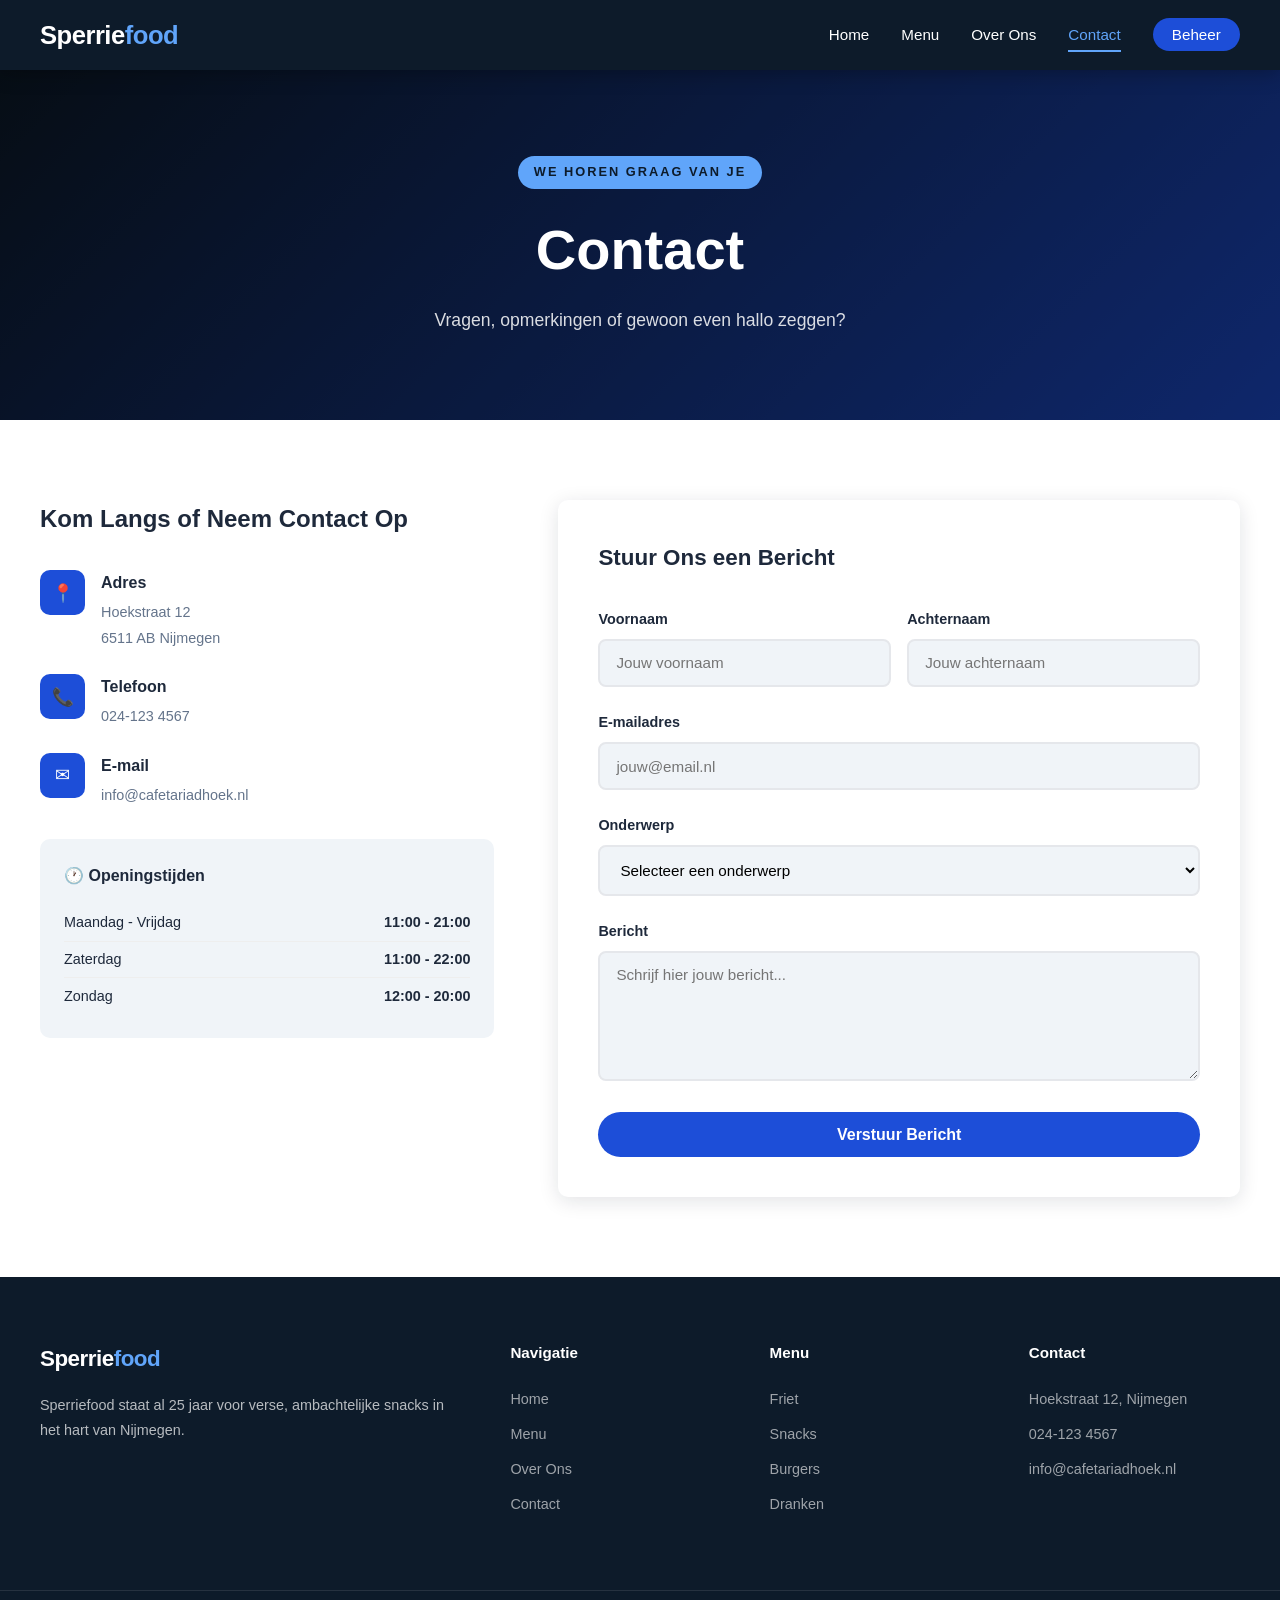
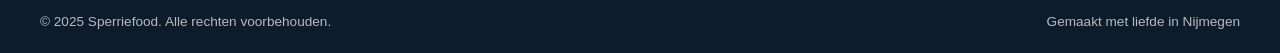
==== contact.html @ e0dca166 "basis html" ====
<!DOCTYPE html>
<html lang="nl">
<head>
    <meta charset="UTF-8">
    <meta name="viewport" content="width=device-width, initial-scale=1.0">
    <title>Contact - Sperriefood</title>
    <link rel="stylesheet" href="css/style.css">
</head>
<body>

    <!-- HEADER -->
    <header class="header vast" id="header">
        <div class="header-inner">
            <a href="index.html" class="logo">Sperrie<span>food</span></a>
            <nav class="nav" id="nav">
                <ul>
                    <li><a href="index.html">Home</a></li>
                    <li><a href="menu.html">Menu</a></li>
                    <li><a href="over-ons.html">Over Ons</a></li>
                    <li><a href="contact.html" class="actief">Contact</a></li>
                    <li><a href="login.html" class="btn-beheer">Beheer</a></li>
                </ul>
            </nav>
            <div class="hamburger" id="hamburger">
                <span></span><span></span><span></span>
            </div>
        </div>
    </header>

    <!-- PAGINA HERO -->
    <div class="pagina-hero" style="margin-top: var(--header-hoogte);">
        <div class="pagina-hero-bg"></div>
        <div class="pagina-hero-inhoud">
            <span class="label">We horen graag van je</span>
            <h1>Contact</h1>
            <p>Vragen, opmerkingen of gewoon even hallo zeggen?</p>
        </div>
    </div>

    <!-- CONTACT SECTIE -->
    <section class="sectie sectie-licht">
        <div class="container">
            <div class="contact-grid">

                <!-- CONTACT INFO -->
                <div class="contact-info">
                    <h3>Kom Langs of Neem Contact Op</h3>

                    <div class="contact-item">
                        <div class="contact-item-icon">&#128205;</div>
                        <div class="contact-item-tekst">
                            <strong>Adres</strong>
                            <span>Hoekstraat 12<br>6511 AB Nijmegen</span>
                        </div>
                    </div>

                    <div class="contact-item">
                        <div class="contact-item-icon">&#128222;</div>
                        <div class="contact-item-tekst">
                            <strong>Telefoon</strong>
                            <span>024-123 4567</span>
                        </div>
                    </div>

                    <div class="contact-item">
                        <div class="contact-item-icon">&#9993;</div>
                        <div class="contact-item-tekst">
                            <strong>E-mail</strong>
                            <span>info@cafetariadhoek.nl</span>
                        </div>
                    </div>

                    <div class="openingstijden">
                        <h4>&#128336; Openingstijden</h4>
                        <div class="tijd-rij">
                            <span>Maandag - Vrijdag</span>
                            <span>11:00 - 21:00</span>
                        </div>
                        <div class="tijd-rij">
                            <span>Zaterdag</span>
                            <span>11:00 - 22:00</span>
                        </div>
                        <div class="tijd-rij">
                            <span>Zondag</span>
                            <span>12:00 - 20:00</span>
                        </div>
                    </div>
                </div>

                <!-- CONTACT FORMULIER -->
                <div class="contact-formulier">
                    <h3>Stuur Ons een Bericht</h3>
                    <form action="#" method="POST">
                        <div class="form-rij">
                            <div class="form-groep">
                                <label for="voornaam">Voornaam</label>
                                <input type="text" id="voornaam" name="voornaam" placeholder="Jouw voornaam" required>
                            </div>
                            <div class="form-groep">
                                <label for="achternaam">Achternaam</label>
                                <input type="text" id="achternaam" name="achternaam" placeholder="Jouw achternaam" required>
                            </div>
                        </div>
                        <div class="form-groep">
                            <label for="email">E-mailadres</label>
                            <input type="email" id="email" name="email" placeholder="jouw@email.nl" required>
                        </div>
                        <div class="form-groep">
                            <label for="onderwerp">Onderwerp</label>
                            <select id="onderwerp" name="onderwerp">
                                <option value="">Selecteer een onderwerp</option>
                                <option value="vraag">Algemene vraag</option>
                                <option value="bestelling">Bestelling</option>
                                <option value="feedback">Feedback</option>
                                <option value="klacht">Klacht</option>
                            </select>
                        </div>
                        <div class="form-groep">
                            <label for="bericht">Bericht</label>
                            <textarea id="bericht" name="bericht" placeholder="Schrijf hier jouw bericht..." required></textarea>
                        </div>
                        <button type="submit" class="btn-primair" style="width: 100%;">Verstuur Bericht</button>
                    </form>
                </div>

            </div>
        </div>
    </section>

    <!-- FOOTER -->
    <footer class="footer">
        <div class="footer-top">
            <div class="footer-grid">
                <div class="footer-brand">
                    <a href="index.html" class="logo">Sperrie<span>food</span></a>
                    <p>Sperriefood staat al 25 jaar voor verse, ambachtelijke snacks in het hart van Nijmegen.</p>
                </div>
                <div class="footer-kolom">
                    <h4>Navigatie</h4>
                    <ul>
                        <li><a href="index.html">Home</a></li>
                        <li><a href="menu.html">Menu</a></li>
                        <li><a href="over-ons.html">Over Ons</a></li>
                        <li><a href="contact.html">Contact</a></li>
                    </ul>
                </div>
                <div class="footer-kolom">
                    <h4>Menu</h4>
                    <ul>
                        <li><a href="menu.html">Friet</a></li>
                        <li><a href="menu.html">Snacks</a></li>
                        <li><a href="menu.html">Burgers</a></li>
                        <li><a href="menu.html">Dranken</a></li>
                    </ul>
                </div>
                <div class="footer-kolom">
                    <h4>Contact</h4>
                    <ul>
                        <li><a href="#">Hoekstraat 12, Nijmegen</a></li>
                        <li><a href="#">024-123 4567</a></li>
                        <li><a href="#">info@cafetariadhoek.nl</a></li>
                    </ul>
                </div>
            </div>
        </div>
        <div class="footer-bottom">
            <div class="container">
                <span>&copy; 2025 Sperriefood. Alle rechten voorbehouden.</span>
                <span>Gemaakt met liefde in Nijmegen</span>
            </div>
        </div>
    </footer>

    <script src="js/main.js"></script>

</body>
</html>
---- css/style.css ----
/* === RESET & VARIABELEN === */
* {
    margin: 0;
    padding: 0;
    box-sizing: border-box;
}

:root {
    --rood: #1d4ed8;
    --geel: #60a5fa;
    --donker: #0d1b2a;
    --donker2: #1b2a3b;
    --licht: #f0f4f8;
    --wit: #ffffff;
    --tekst: #1e293b;
    --tekst-licht: #64748b;
    --header-hoogte: 70px;
    --radius: 10px;
    --schaduw: 0 4px 20px rgba(13,27,42,0.12);
}

body {
    font-family: 'Segoe UI', Tahoma, Geneva, Verdana, sans-serif;
    color: var(--tekst);
    background: var(--licht);
    line-height: 1.6;
}

a {
    text-decoration: none;
    color: inherit;
}

img {
    max-width: 100%;
    display: block;
}

/* === HEADER === */
.header {
    position: fixed;
    top: 0;
    left: 0;
    width: 100%;
    z-index: 1000;
    transition: background 0.3s ease, box-shadow 0.3s ease;
    padding: 0 2rem;
}

.header.transparant {
    background: transparent;
}

.header.vast {
    background: var(--donker);
    box-shadow: 0 2px 20px rgba(0,0,0,0.3);
}

.header-inner {
    max-width: 1200px;
    margin: 0 auto;
    height: var(--header-hoogte);
    display: flex;
    align-items: center;
    justify-content: space-between;
}

.logo {
    font-size: 1.6rem;
    font-weight: 800;
    color: var(--wit);
    letter-spacing: -0.5px;
}

.logo span {
    color: var(--geel);
}

.nav ul {
    list-style: none;
    display: flex;
    gap: 2rem;
    align-items: center;
}

.nav ul li a {
    color: var(--wit);
    font-weight: 500;
    font-size: 0.95rem;
    padding: 0.4rem 0;
    border-bottom: 2px solid transparent;
    transition: border-color 0.2s, color 0.2s;
}

.nav ul li a:hover,
.nav ul li a.actief {
    border-bottom-color: var(--geel);
    color: var(--geel);
}

.nav ul li a.btn-beheer {
    background: var(--rood);
    color: var(--wit);
    padding: 0.5rem 1.2rem;
    border-radius: 25px;
    border-bottom: none;
    transition: background 0.2s, transform 0.2s;
}

.nav ul li a.btn-beheer:hover {
    background: #b91c1c;
    transform: translateY(-1px);
}

/* === HAMBURGER MENU === */
.hamburger {
    display: none;
    flex-direction: column;
    gap: 5px;
    cursor: pointer;
    padding: 5px;
}

.hamburger span {
    width: 25px;
    height: 2px;
    background: var(--wit);
    border-radius: 2px;
    transition: all 0.3s;
}

/* === HERO === */
.hero {
    position: relative;
    height: 100vh;
    min-height: 600px;
    background-image: url('../img/slide-1.jpg');
    background-size: cover;
    background-position: center;
    display: flex;
    align-items: center;
    justify-content: center;
}

.hero-overlay {
    position: absolute;
    inset: 0;
    background: rgba(0,0,0,0.5);
}

.hero-inhoud {
    position: relative;
    z-index: 2;
    text-align: center;
    color: var(--wit);
    padding: 2rem;
    max-width: 700px;
}

/* === HERO CAROUSEL === */
.carousel {
    position: relative;
    height: 100vh;
    min-height: 600px;
    overflow: hidden;
}

.slide {
    position: absolute;
    inset: 0;
    display: flex;
    align-items: center;
    justify-content: center;
    opacity: 0;
    transition: opacity 0.8s ease;
    pointer-events: none;
}

.slide.actief {
    opacity: 1;
    pointer-events: all;
}

.slide-1 {
    background-color: #1a0a00;
}

.slide-2 {
    background-color: #1a0000;
}

.slide-3 {
    background-color: #0a0a0a;
}

.slide-overlay {
    position: absolute;
    inset: 0;
    background: rgba(0,0,0,0.45);
}

.slide-inhoud {
    position: relative;
    z-index: 2;
    text-align: center;
    color: var(--wit);
    padding: 2rem;
    max-width: 700px;
}

.slide-label {
    display: inline-block;
    background: var(--geel);
    color: var(--donker);
    font-size: 0.8rem;
    font-weight: 700;
    letter-spacing: 2px;
    text-transform: uppercase;
    padding: 0.4rem 1rem;
    border-radius: 25px;
    margin-bottom: 1.5rem;
}

.slide-inhoud h1 {
    font-size: clamp(2.5rem, 6vw, 4.5rem);
    font-weight: 900;
    line-height: 1.1;
    margin-bottom: 1rem;
    text-shadow: 0 2px 20px rgba(0,0,0,0.5);
}

.slide-inhoud p {
    font-size: 1.15rem;
    opacity: 0.9;
    margin-bottom: 2rem;
    text-shadow: 0 1px 10px rgba(0,0,0,0.5);
}

.carousel-knoppen {
    display: flex;
    gap: 1rem;
    justify-content: center;
    flex-wrap: wrap;
}

.btn-primair {
    background: var(--rood);
    color: var(--wit);
    padding: 0.85rem 2rem;
    border-radius: 30px;
    font-weight: 700;
    font-size: 1rem;
    border: none;
    cursor: pointer;
    transition: background 0.2s, transform 0.2s;
    display: inline-block;
}

.btn-primair:hover {
    background: #b91c1c;
    transform: translateY(-2px);
}

.btn-secundair {
    background: transparent;
    color: var(--wit);
    padding: 0.85rem 2rem;
    border-radius: 30px;
    font-weight: 700;
    font-size: 1rem;
    border: 2px solid rgba(255,255,255,0.6);
    cursor: pointer;
    transition: border-color 0.2s, background 0.2s, transform 0.2s;
    display: inline-block;
}

.btn-secundair:hover {
    border-color: var(--wit);
    background: rgba(255,255,255,0.1);
    transform: translateY(-2px);
}

/* Carousel pijlen */
.carousel-pijl {
    position: absolute;
    top: 50%;
    transform: translateY(-50%);
    z-index: 10;
    background: rgba(255,255,255,0.15);
    color: var(--wit);
    border: 2px solid rgba(255,255,255,0.4);
    width: 50px;
    height: 50px;
    border-radius: 50%;
    display: flex;
    align-items: center;
    justify-content: center;
    cursor: pointer;
    font-size: 1.2rem;
    transition: background 0.2s;
    backdrop-filter: blur(4px);
}

.carousel-pijl:hover {
    background: rgba(255,255,255,0.3);
}

.pijl-links { left: 2rem; }
.pijl-rechts { right: 2rem; }

/* Carousel dots */
.carousel-dots {
    position: absolute;
    bottom: 2rem;
    left: 50%;
    transform: translateX(-50%);
    display: flex;
    gap: 0.6rem;
    z-index: 10;
}

.dot {
    width: 10px;
    height: 10px;
    border-radius: 50%;
    background: rgba(255,255,255,0.4);
    cursor: pointer;
    border: none;
    transition: background 0.2s, transform 0.2s;
}

.dot.actief {
    background: var(--geel);
    transform: scale(1.3);
}

/* === SECTIES ALGEMEEN === */
.sectie {
    padding: 5rem 2rem;
}

.sectie-donker {
    background: var(--donker);
    color: var(--wit);
}

.sectie-licht {
    background: var(--wit);
}

.sectie-kop {
    text-align: center;
    margin-bottom: 3rem;
}

.sectie-kop .label {
    display: inline-block;
    color: var(--rood);
    font-size: 0.8rem;
    font-weight: 700;
    letter-spacing: 3px;
    text-transform: uppercase;
    margin-bottom: 0.75rem;
}

.sectie-kop h2 {
    font-size: clamp(1.8rem, 4vw, 2.8rem);
    font-weight: 800;
    line-height: 1.2;
    margin-bottom: 1rem;
}

.sectie-kop p {
    font-size: 1.05rem;
    color: var(--tekst-licht);
    max-width: 550px;
    margin: 0 auto;
}

.sectie-donker .sectie-kop p {
    color: rgba(255,255,255,0.65);
}

.container {
    max-width: 1200px;
    margin: 0 auto;
}

/* === SPECIALITEITEN KAARTEN === */
.kaarten-grid {
    display: grid;
    grid-template-columns: repeat(auto-fit, minmax(280px, 1fr));
    gap: 2rem;
}

.kaart {
    background: var(--wit);
    border-radius: var(--radius);
    overflow: hidden;
    box-shadow: var(--schaduw);
    transition: transform 0.2s, box-shadow 0.2s;
}

.kaart:hover {
    transform: translateY(-5px);
    box-shadow: 0 10px 35px rgba(0,0,0,0.15);
}

.kaart-afbeelding {
    height: 200px;
    display: flex;
    align-items: center;
    justify-content: center;
    font-size: 4rem;
}

.kaart-afbeelding.friet  { background: linear-gradient(135deg, #1d4ed8, #1e3a5f); }
.kaart-afbeelding.snack  { background: linear-gradient(135deg, #1e40af, #0f2d4a); }
.kaart-afbeelding.burger { background: linear-gradient(135deg, #2563eb, #1d4ed8); }
.kaart-afbeelding.salade { background: linear-gradient(135deg, #0d1b2a, #1b2a3b); }

.kaart-body {
    padding: 1.5rem;
}

.kaart-body h3 {
    font-size: 1.2rem;
    font-weight: 700;
    margin-bottom: 0.5rem;
}

.kaart-body p {
    color: var(--tekst-licht);
    font-size: 0.9rem;
    margin-bottom: 1rem;
}

.kaart-footer {
    display: flex;
    align-items: center;
    justify-content: space-between;
}

.prijs {
    font-size: 1.3rem;
    font-weight: 800;
    color: var(--rood);
}

.badge {
    background: var(--geel);
    color: var(--donker);
    font-size: 0.75rem;
    font-weight: 700;
    padding: 0.25rem 0.75rem;
    border-radius: 20px;
}

/* === OVER ONS TEASER === */
.over-ons-grid {
    display: grid;
    grid-template-columns: 1fr 1fr;
    gap: 5rem;
    align-items: center;
}

.over-ons-visual {
    display: grid;
    grid-template-columns: 1fr 1fr;
    gap: 1rem;
}

.visual-blok {
    border-radius: var(--radius);
    overflow: hidden;
    aspect-ratio: 1;
    display: flex;
    align-items: center;
    justify-content: center;
    font-size: 3rem;
}

.visual-blok:nth-child(1) { background: linear-gradient(135deg, #1d4ed8, #1e3a5f); }
.visual-blok:nth-child(2) { background: linear-gradient(135deg, #1e40af, #0f2d4a); margin-top: 2rem; }
.visual-blok:nth-child(3) { background: linear-gradient(135deg, #2563eb, #1d4ed8); margin-top: -2rem; }
.visual-blok:nth-child(4) { background: linear-gradient(135deg, #0d1b2a, #1b2a3b); }

.over-ons-tekst h2 {
    font-size: clamp(1.8rem, 3vw, 2.5rem);
    font-weight: 800;
    margin-bottom: 1.5rem;
    line-height: 1.2;
}

.over-ons-tekst p {
    color: var(--tekst-licht);
    margin-bottom: 1.5rem;
    font-size: 1rem;
}

.statistieken {
    display: grid;
    grid-template-columns: repeat(3, 1fr);
    gap: 1rem;
    margin: 2rem 0;
    padding: 2rem 0;
    border-top: 1px solid #eee;
    border-bottom: 1px solid #eee;
}

.stat h3 {
    font-size: 2rem;
    font-weight: 900;
    color: var(--rood);
}

.stat p {
    font-size: 0.85rem;
    color: var(--tekst-licht);
    margin: 0;
}

/* === CTA SECTIE === */
.cta-sectie {
    background: linear-gradient(135deg, #1d4ed8, #0f2d4a);
    color: var(--wit);
    text-align: center;
    padding: 5rem 2rem;
}

.cta-sectie h2 {
    font-size: clamp(1.8rem, 4vw, 2.8rem);
    font-weight: 900;
    margin-bottom: 1rem;
}

.cta-sectie p {
    font-size: 1.1rem;
    opacity: 0.9;
    margin-bottom: 2rem;
}

.btn-wit {
    background: var(--wit);
    color: var(--rood);
    padding: 0.9rem 2.5rem;
    border-radius: 30px;
    font-weight: 700;
    font-size: 1rem;
    transition: transform 0.2s, box-shadow 0.2s;
    display: inline-block;
}

.btn-wit:hover {
    transform: translateY(-2px);
    box-shadow: 0 8px 25px rgba(0,0,0,0.2);
}

/* === PAGINA HERO (inner pagina's) === */
.pagina-hero {
    height: 350px;
    display: flex;
    align-items: center;
    justify-content: center;
    text-align: center;
    color: var(--wit);
    position: relative;
    overflow: hidden;
}

.pagina-hero-bg {
    position: absolute;
    inset: 0;
    background: linear-gradient(135deg, #0d1b2a, #1d4ed8);
}

.pagina-hero-bg::after {
    content: '';
    position: absolute;
    inset: 0;
    background: rgba(0,0,0,0.5);
}

.pagina-hero-inhoud {
    position: relative;
    z-index: 2;
}

.pagina-hero-inhoud .label {
    display: inline-block;
    background: var(--geel);
    color: var(--donker);
    font-size: 0.8rem;
    font-weight: 700;
    letter-spacing: 2px;
    text-transform: uppercase;
    padding: 0.4rem 1rem;
    border-radius: 25px;
    margin-bottom: 1rem;
}

.pagina-hero-inhoud h1 {
    font-size: clamp(2rem, 5vw, 3.5rem);
    font-weight: 900;
}

.pagina-hero-inhoud p {
    font-size: 1.1rem;
    opacity: 0.85;
    margin-top: 0.75rem;
}

/* === MENU PAGINA === */
.menu-categorie {
    margin-bottom: 3rem;
}

.categorie-titel {
    display: flex;
    align-items: center;
    gap: 1rem;
    margin-bottom: 1.5rem;
    padding-bottom: 1rem;
    border-bottom: 2px solid #eee;
}

.categorie-titel h3 {
    font-size: 1.5rem;
    font-weight: 800;
}

.categorie-titel .lijn {
    flex: 1;
    height: 2px;
    background: #f0f0f0;
}

.menu-items-grid {
    display: grid;
    grid-template-columns: repeat(auto-fill, minmax(300px, 1fr));
    gap: 1.5rem;
}

.menu-item {
    display: flex;
    align-items: center;
    gap: 1rem;
    background: var(--wit);
    padding: 1.25rem;
    border-radius: var(--radius);
    box-shadow: 0 2px 10px rgba(0,0,0,0.06);
    transition: transform 0.2s;
}

.menu-item:hover {
    transform: translateX(4px);
}

.menu-item-icon {
    width: 60px;
    height: 60px;
    border-radius: 10px;
    display: flex;
    align-items: center;
    justify-content: center;
    font-size: 1.8rem;
    flex-shrink: 0;
}

.menu-item-icon.friet  { background: linear-gradient(135deg, #1d4ed8, #1e3a5f); }
.menu-item-icon.snack  { background: linear-gradient(135deg, #1e40af, #0f2d4a); }
.menu-item-icon.burger { background: linear-gradient(135deg, #2563eb, #1d4ed8); }
.menu-item-icon.drank  { background: linear-gradient(135deg, #0d1b2a, #1b2a3b); }

.menu-item-info {
    flex: 1;
}

.menu-item-info h4 {
    font-weight: 700;
    margin-bottom: 0.2rem;
}

.menu-item-info p {
    font-size: 0.85rem;
    color: var(--tekst-licht);
}

.menu-item-prijs {
    font-size: 1.1rem;
    font-weight: 800;
    color: var(--rood);
    white-space: nowrap;
}

/* === OVER ONS PAGINA === */
.waarden-grid {
    display: grid;
    grid-template-columns: repeat(auto-fit, minmax(220px, 1fr));
    gap: 2rem;
}

.waarde-kaart {
    text-align: center;
    padding: 2.5rem 1.5rem;
    background: var(--wit);
    border-radius: var(--radius);
    box-shadow: var(--schaduw);
}

.waarde-icoon {
    width: 70px;
    height: 70px;
    border-radius: 50%;
    background: linear-gradient(135deg, #1d4ed8, #0f2d4a);
    display: flex;
    align-items: center;
    justify-content: center;
    font-size: 1.8rem;
    margin: 0 auto 1.5rem;
    color: var(--wit);
}

.waarde-kaart h3 {
    font-size: 1.1rem;
    font-weight: 700;
    margin-bottom: 0.5rem;
}

.waarde-kaart p {
    font-size: 0.9rem;
    color: var(--tekst-licht);
}

.team-grid {
    display: grid;
    grid-template-columns: repeat(auto-fit, minmax(250px, 1fr));
    gap: 2rem;
}

.team-kaart {
    text-align: center;
    background: var(--wit);
    border-radius: var(--radius);
    overflow: hidden;
    box-shadow: var(--schaduw);
}

.team-foto {
    height: 200px;
    display: flex;
    align-items: center;
    justify-content: center;
    font-size: 5rem;
}

.team-foto.foto-1 { background: linear-gradient(135deg, #1d4ed8, #1e3a5f); }
.team-foto.foto-2 { background: linear-gradient(135deg, #1e40af, #0f2d4a); }
.team-foto.foto-3 { background: linear-gradient(135deg, #2563eb, #1d4ed8); }

.team-info {
    padding: 1.5rem;
}

.team-info h3 {
    font-weight: 700;
    margin-bottom: 0.25rem;
}

.team-info span {
    font-size: 0.85rem;
    color: var(--rood);
    font-weight: 600;
}

/* === CONTACT PAGINA === */
.contact-grid {
    display: grid;
    grid-template-columns: 1fr 1.5fr;
    gap: 4rem;
    align-items: start;
}

.contact-info h3 {
    font-size: 1.5rem;
    font-weight: 800;
    margin-bottom: 2rem;
}

.contact-item {
    display: flex;
    gap: 1rem;
    margin-bottom: 1.5rem;
    align-items: flex-start;
}

.contact-item-icon {
    width: 45px;
    height: 45px;
    background: #1d4ed8;
    border-radius: 10px;
    display: flex;
    align-items: center;
    justify-content: center;
    color: var(--wit);
    font-size: 1.1rem;
    flex-shrink: 0;
}

.contact-item-tekst strong {
    display: block;
    font-weight: 700;
    margin-bottom: 0.2rem;
}

.contact-item-tekst span {
    color: var(--tekst-licht);
    font-size: 0.9rem;
}

.openingstijden {
    margin-top: 2rem;
    background: var(--licht);
    padding: 1.5rem;
    border-radius: var(--radius);
}

.openingstijden h4 {
    font-weight: 700;
    margin-bottom: 1rem;
    font-size: 1rem;
}

.tijd-rij {
    display: flex;
    justify-content: space-between;
    padding: 0.4rem 0;
    border-bottom: 1px solid #eee;
    font-size: 0.9rem;
}

.tijd-rij:last-child { border-bottom: none; }
.tijd-rij span:last-child { font-weight: 600; }

/* Contact formulier */
.contact-formulier {
    background: var(--wit);
    padding: 2.5rem;
    border-radius: var(--radius);
    box-shadow: var(--schaduw);
}

.contact-formulier h3 {
    font-size: 1.4rem;
    font-weight: 800;
    margin-bottom: 2rem;
}

.form-groep {
    margin-bottom: 1.5rem;
}

.form-groep label {
    display: block;
    font-weight: 600;
    margin-bottom: 0.5rem;
    font-size: 0.9rem;
}

.form-groep input,
.form-groep textarea,
.form-groep select {
    width: 100%;
    padding: 0.85rem 1rem;
    border: 2px solid #e5e7eb;
    border-radius: 8px;
    font-size: 0.95rem;
    font-family: inherit;
    transition: border-color 0.2s;
    background: var(--licht);
}

.form-groep input:focus,
.form-groep textarea:focus,
.form-groep select:focus {
    outline: none;
    border-color: var(--rood);
}

.form-groep textarea {
    resize: vertical;
    min-height: 130px;
}

.form-rij {
    display: grid;
    grid-template-columns: 1fr 1fr;
    gap: 1rem;
}

/* === FOOTER === */
.footer {
    background: var(--donker);
    color: rgba(255,255,255,0.7);
}

.footer-top {
    padding: 4rem 2rem;
}

.footer-grid {
    max-width: 1200px;
    margin: 0 auto;
    display: grid;
    grid-template-columns: 2fr 1fr 1fr 1fr;
    gap: 3rem;
}

.footer-brand .logo {
    font-size: 1.4rem;
    margin-bottom: 1rem;
    display: block;
}

.footer-brand p {
    font-size: 0.9rem;
    line-height: 1.7;
    margin-bottom: 1.5rem;
}

.footer-kolom h4 {
    color: var(--wit);
    font-weight: 700;
    margin-bottom: 1.25rem;
    font-size: 0.95rem;
}

.footer-kolom ul {
    list-style: none;
}

.footer-kolom ul li {
    margin-bottom: 0.6rem;
}

.footer-kolom ul li a {
    color: rgba(255,255,255,0.6);
    font-size: 0.9rem;
    transition: color 0.2s;
}

.footer-kolom ul li a:hover {
    color: var(--geel);
}

.footer-bottom {
    border-top: 1px solid rgba(255,255,255,0.1);
    padding: 1.25rem 2rem;
    text-align: center;
    font-size: 0.85rem;
}

.footer-bottom .container {
    display: flex;
    align-items: center;
    justify-content: space-between;
}

/* === MELDING BANNER === */
.melding-banner {
    background: var(--geel);
    color: var(--donker);
    text-align: center;
    padding: 0.6rem 1rem;
    font-size: 0.85rem;
    font-weight: 600;
    position: fixed;
    top: var(--header-hoogte);
    left: 0;
    width: 100%;
    z-index: 999;
    transform: translateY(-100%);
    transition: transform 0.3s;
}

/* === ZOEKBALK === */
.zoek-sectie {
    background: var(--donker2);
    padding: 2rem;
}

.zoek-formulier {
    max-width: 600px;
    margin: 0 auto;
    display: flex;
    gap: 0.75rem;
}

.zoek-formulier input {
    flex: 1;
    padding: 0.85rem 1.25rem;
    border: none;
    border-radius: 30px;
    font-size: 0.95rem;
    background: rgba(255,255,255,0.1);
    color: var(--wit);
}

.zoek-formulier input::placeholder {
    color: rgba(255,255,255,0.5);
}

.zoek-formulier input:focus {
    outline: none;
    background: rgba(255,255,255,0.15);
}

.zoek-formulier button {
    background: var(--rood);
    color: var(--wit);
    border: none;
    padding: 0.85rem 1.75rem;
    border-radius: 30px;
    font-weight: 700;
    cursor: pointer;
    transition: background 0.2s;
}

.zoek-formulier button:hover {
    background: #b91c1c;
}

/* === RESPONSIVE === */
@media (max-width: 992px) {
    .over-ons-grid { grid-template-columns: 1fr; }
    .over-ons-visual { display: none; }
    .footer-grid { grid-template-columns: 1fr 1fr; }
    .contact-grid { grid-template-columns: 1fr; }
}

@media (max-width: 768px) {
    .nav { display: none; }
    .nav.open {
        display: block;
        position: fixed;
        top: var(--header-hoogte);
        left: 0;
        width: 100%;
        background: var(--donker);
        padding: 1rem 0;
        border-top: 1px solid rgba(255,255,255,0.1);
    }
    .nav.open ul {
        flex-direction: column;
        gap: 0;
        padding: 0 2rem;
    }
    .nav.open ul li a {
        display: block;
        padding: 0.85rem 0;
        border-bottom: 1px solid rgba(255,255,255,0.05);
    }
    .hamburger { display: flex; }
    .carousel-pijl { display: none; }
    .footer-grid { grid-template-columns: 1fr; }
    .form-rij { grid-template-columns: 1fr; }
    .statistieken { grid-template-columns: 1fr; }
    .footer-bottom .container { flex-direction: column; gap: 0.5rem; }
}

@media (max-width: 480px) {
    .sectie { padding: 3rem 1rem; }
    .slide-inhoud h1 { font-size: 2rem; }
}
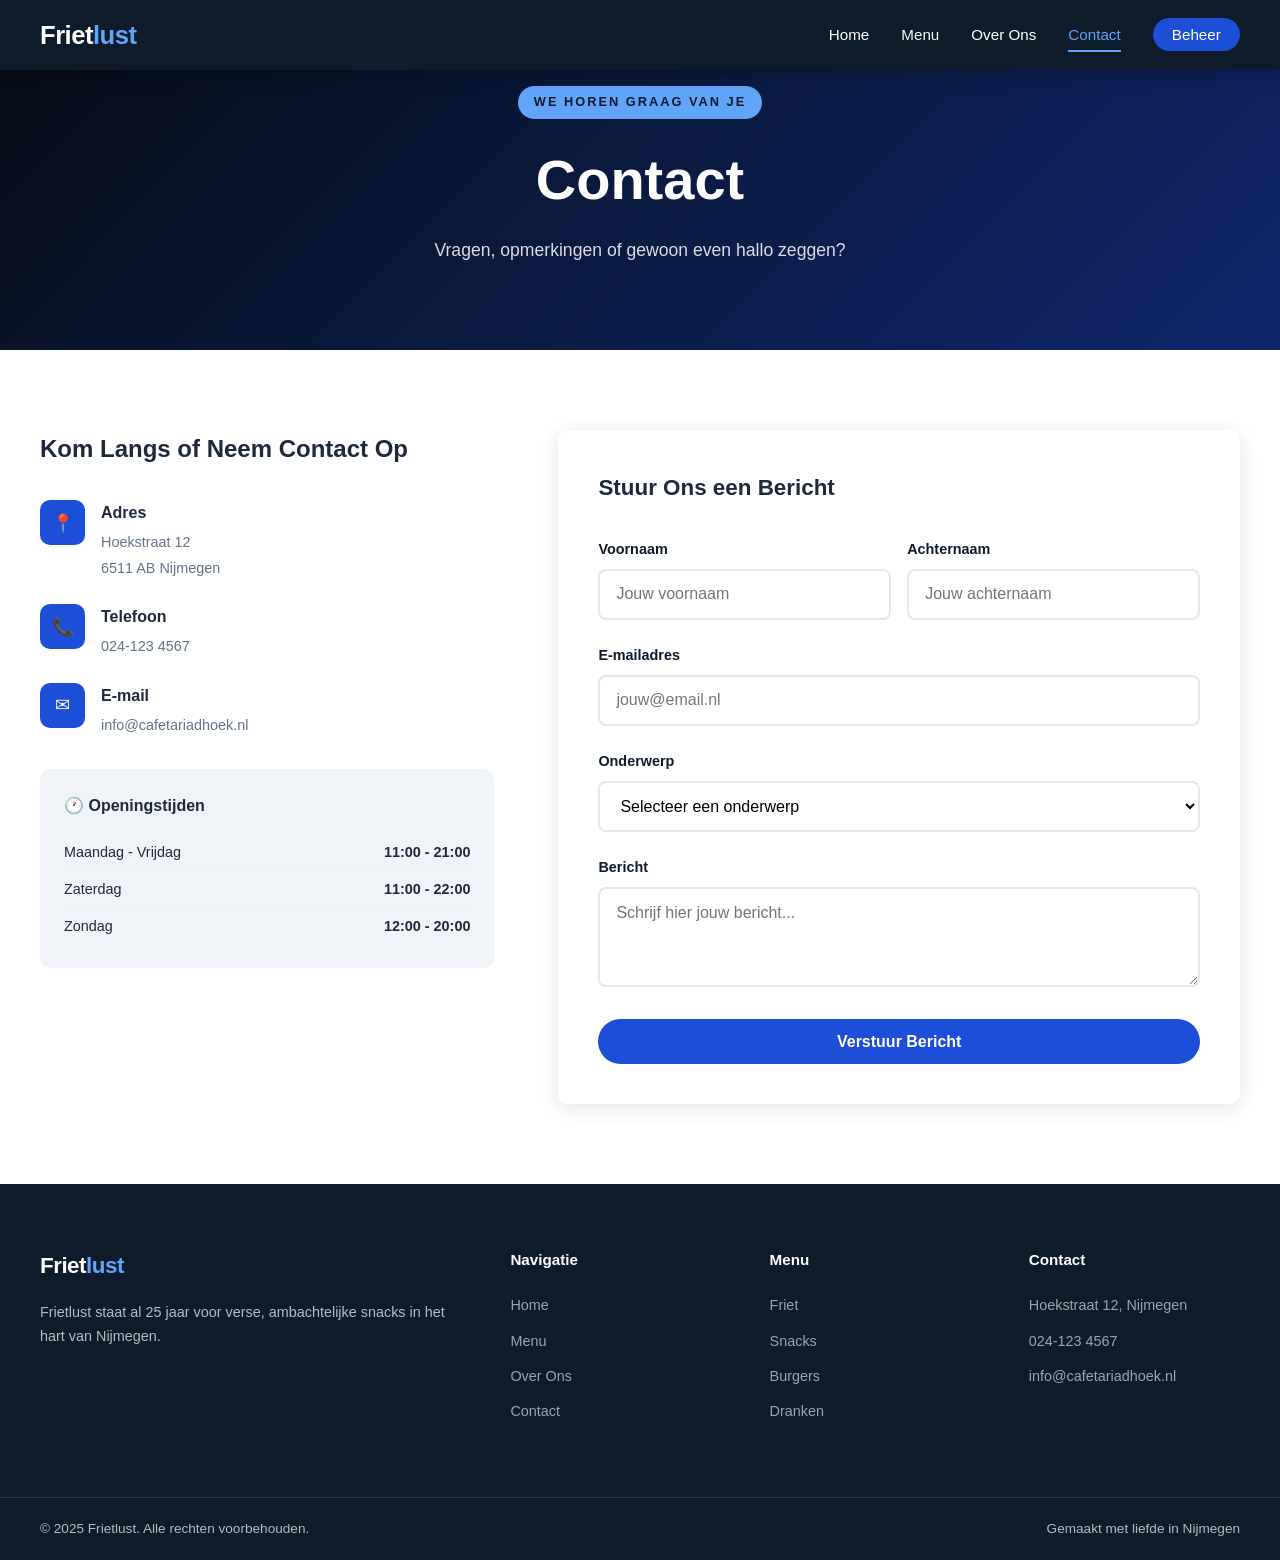
==== commit 0a6b2c8a: "Naam veranderd en wat code aangepast" ====
--- a/contact.html
+++ b/contact.html
@@ -3,7 +3,7 @@
 <head>
     <meta charset="UTF-8">
     <meta name="viewport" content="width=device-width, initial-scale=1.0">
-    <title>Contact - Sperriefood</title>
+    <title>Contact - Frietlust</title>
     <link rel="stylesheet" href="css/style.css">
 </head>
 <body>
@@ -11,7 +11,7 @@
     <!-- HEADER -->
     <header class="header vast" id="header">
         <div class="header-inner">
-            <a href="index.html" class="logo">Sperrie<span>food</span></a>
+            <a href="index.html" class="logo">Friet<span>lust</span></a>
             <nav class="nav" id="nav">
                 <ul>
                     <li><a href="index.html">Home</a></li>
@@ -28,7 +28,7 @@
     </header>
 
     <!-- PAGINA HERO -->
-    <div class="pagina-hero" style="margin-top: var(--header-hoogte);">
+    <div class="pagina-hero">
         <div class="pagina-hero-bg"></div>
         <div class="pagina-hero-inhoud">
             <span class="label">We horen graag van je</span>
@@ -132,8 +132,8 @@
         <div class="footer-top">
             <div class="footer-grid">
                 <div class="footer-brand">
-                    <a href="index.html" class="logo">Sperrie<span>food</span></a>
-                    <p>Sperriefood staat al 25 jaar voor verse, ambachtelijke snacks in het hart van Nijmegen.</p>
+                    <a href="index.html" class="logo">Friet<span>lust</span></a>
+                    <p>Frietlust staat al 25 jaar voor verse, ambachtelijke snacks in het hart van Nijmegen.</p>
                 </div>
                 <div class="footer-kolom">
                     <h4>Navigatie</h4>
@@ -165,7 +165,7 @@
         </div>
         <div class="footer-bottom">
             <div class="container">
-                <span>&copy; 2025 Sperriefood. Alle rechten voorbehouden.</span>
+                <span>&copy; 2025 Frietlust. Alle rechten voorbehouden.</span>
                 <span>Gemaakt met liefde in Nijmegen</span>
             </div>
         </div>
--- a/css/style.css
+++ b/css/style.css
@@ -1072,3 +1072,239 @@
     .sectie { padding: 3rem 1rem; }
     .slide-inhoud h1 { font-size: 2rem; }
 }
+
+/* === ADMIN DASHBOARD === */
+.admin-dashboard h1 {
+    text-align: center;
+    margin-bottom: 2rem;
+    color: var(--donker);
+}
+
+.message {
+    background: #dcfce7;
+    color: #166534;
+    padding: 1rem 1.5rem;
+    border-radius: 8px;
+    margin-bottom: 2rem;
+    border: 1px solid #bbf7d0;
+    font-weight: 600;
+    text-align: center;
+}
+
+.admin-section {
+    background: var(--wit);
+    padding: 2.5rem;
+    border-radius: var(--radius);
+    box-shadow: var(--schaduw);
+    border: 1px solid rgba(0,0,0,0.05);
+    transition: transform 0.2s ease;
+    margin-bottom: 2rem;
+}
+
+.admin-section:hover {
+    transform: translateY(-2px);
+}
+
+.admin-section h2 {
+    font-size: 2rem;
+    font-weight: 800;
+    margin-bottom: 2rem;
+    color: var(--donker);
+}
+
+.admin-form {
+    background: var(--licht);
+    padding: 2rem;
+    border-radius: var(--radius);
+    margin-bottom: 1rem;
+    border: 1px solid rgba(0,0,0,0.05);
+}
+
+.form-groep {
+    margin-bottom: 1.5rem;
+}
+
+.form-groep label {
+    display: block;
+    font-weight: 600;
+    margin-bottom: 0.5rem;
+    color: var(--donker);
+    font-size: 0.9rem;
+}
+
+.form-groep input,
+.form-groep textarea,
+.form-groep select {
+    width: 100%;
+    padding: 0.9rem 1rem;
+    border: 2px solid #e5e7eb;
+    border-radius: 8px;
+    font-size: 1rem;
+    font-family: inherit;
+    transition: all 0.2s ease;
+    background: var(--wit);
+}
+
+.form-groep input:focus,
+.form-groep textarea:focus,
+.form-groep select:focus {
+    outline: none;
+    border-color: var(--rood);
+    box-shadow: 0 0 0 3px rgba(29, 78, 216, 0.1);
+    transform: translateY(-1px);
+}
+
+.form-groep textarea {
+    resize: vertical;
+    min-height: 100px;
+}
+
+.btn-admin {
+    background: var(--rood);
+    color: var(--wit);
+    padding: 0.6rem 1.2rem;
+    border: none;
+    border-radius: 6px;
+    font-size: 0.9rem;
+    cursor: pointer;
+    transition: all 0.2s ease;
+    display: inline-flex;
+    align-items: center;
+    gap: 0.5rem;
+    font-weight: 600;
+}
+
+.btn-admin:hover {
+    background: #b91c1c;
+    transform: translateY(-2px);
+    box-shadow: 0 4px 12px rgba(185, 28, 28, 0.3);
+}
+
+.btn-admin.secondary {
+    background: var(--geel);
+    color: var(--donker);
+}
+
+.btn-admin.secondary:hover {
+    background: #fbbf24;
+    box-shadow: 0 4px 12px rgba(251, 191, 36, 0.3);
+}
+
+.btn-admin.danger {
+    background: #dc2626;
+}
+
+.btn-admin.danger:hover {
+    background: #b91c1c;
+    box-shadow: 0 4px 12px rgba(220, 38, 38, 0.3);
+}
+
+.admin-table {
+    width: 100%;
+    border-collapse: collapse;
+    background: var(--wit);
+    border-radius: var(--radius);
+    overflow: hidden;
+}
+
+.admin-table thead {
+    background: linear-gradient(135deg, var(--donker), var(--donker2));
+    color: var(--wit);
+}
+
+.admin-table th,
+.admin-table td {
+    padding: 1.2rem 1rem;
+    text-align: left;
+    border-bottom: 1px solid rgba(0,0,0,0.05);
+}
+
+.admin-table th {
+    font-weight: 700;
+    font-size: 0.95rem;
+    text-transform: uppercase;
+    letter-spacing: 0.5px;
+}
+
+.admin-table tbody tr {
+    transition: background 0.2s ease;
+}
+
+.admin-table tbody tr:hover {
+    background: rgba(29, 78, 216, 0.05);
+}
+
+.admin-table tbody tr:nth-child(even) {
+    background: rgba(0,0,0,0.02);
+}
+
+.admin-table .actions {
+    display: flex;
+    gap: 0.5rem;
+    flex-wrap: wrap;
+}
+
+/* === AUTH STIJLEN === */
+.auth-container {
+    max-width: 400px;
+    margin: 0 auto;
+}
+
+.auth-card {
+    background: var(--wit);
+    padding: 2.5rem;
+    border-radius: var(--radius);
+    box-shadow: var(--schaduw);
+    text-align: center;
+}
+
+.auth-card h1 {
+    font-size: 1.8rem;
+    font-weight: 800;
+    margin-bottom: 2rem;
+    color: var(--donker);
+}
+
+.auth-card h1 i {
+    color: var(--rood);
+    margin-right: 0.5rem;
+}
+
+.auth-error,
+.auth-success {
+    display: flex;
+    align-items: center;
+    gap: 0.5rem;
+    padding: 0.75rem 1rem;
+    border-radius: 8px;
+    margin-bottom: 1rem;
+    font-weight: 600;
+    font-size: 0.95rem;
+}
+
+.auth-error {
+    background: #fee2e2;
+    color: #991b1b;
+    border: 1px solid #fecaca;
+}
+
+.auth-success {
+    background: #dcfce7;
+    color: #166534;
+    border: 1px solid #bbf7d0;
+}
+
+.auth-form {
+    text-align: left;
+}
+
+.auth-note {
+    margin-top: 1.5rem;
+    font-size: 0.9rem;
+    color: var(--tekst-licht);
+}
+
+.auth-note a {
+    color: var(--rood);
+    font-weight: 600;
+}
